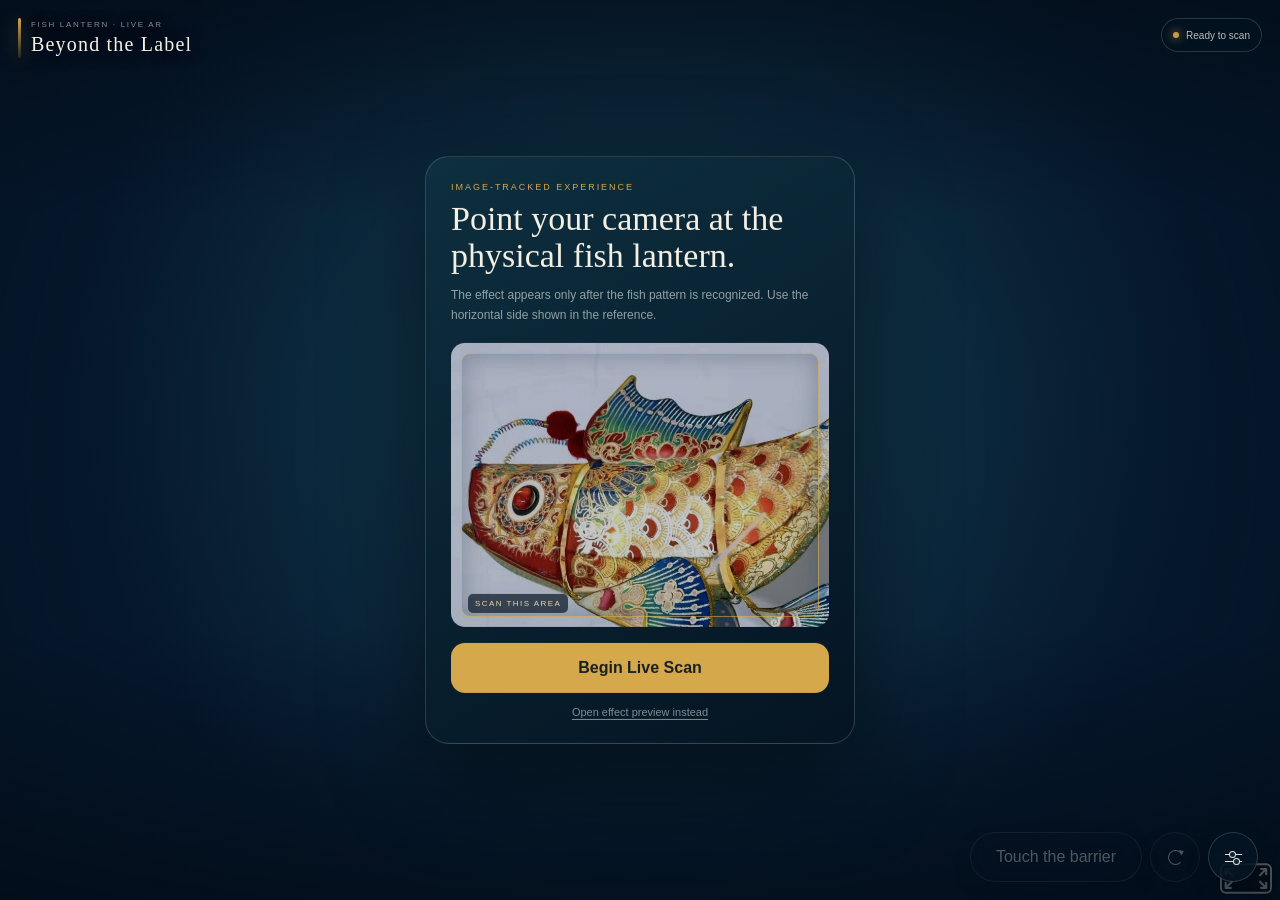
==== ar.html @ fbfebc13 "Publish Fish Lantern AR" ====
<!doctype html>
<html lang="en">
  <head>
    <meta charset="UTF-8" />
    <meta name="viewport" content="width=device-width, initial-scale=1, viewport-fit=cover, user-scalable=no" />
    <meta name="theme-color" content="#071b32" />
    <title>Fish Lantern AR · Live Scan</title>
    <link rel="stylesheet" href="./ar.css" />
    <script src="./vendor/aframe-1.6.0.min.js"></script>
    <script src="./vendor/mindar-image-aframe-1.2.5.prod.js"></script>
    <script src="./ar-components.js"></script>
  </head>
  <body data-phase="contained" data-tracking="idle" data-intensity="poetic">
    <main class="ar-shell">
      <a-scene
        id="arScene"
        mindar-image="imageTargetSrc: ./targets/fish-core.mind; autoStart: false; uiLoading: no; uiScanning: no; uiError: no; filterMinCF: 0.0001; filterBeta: 0.001; warmupTolerance: 5; missTolerance: 12"
        color-space="sRGB"
        renderer="colorManagement: true; physicallyCorrectLights: true; antialias: true; alpha: true; precision: mediump"
        vr-mode-ui="enabled: false"
        device-orientation-permission-ui="enabled: false"
        loading-screen="enabled: false"
        embedded
      >
        <a-assets timeout="20000">
          <img id="layerBacking" src="./assets/02a-body-backing-reconstructed.png" />
          <img id="layerBody" src="./assets/02-body-core.png" />
          <img id="layerTail" src="./assets/06-tail.png" />
          <img id="layerDorsal" src="./assets/03-dorsal-fin.png" />
          <img id="layerLower" src="./assets/05-lower-fin.png" />
          <img id="layerFront" src="./assets/04-front-fin.png" />
          <img id="layerHead" src="./assets/01-head-and-antennae.png" />
          <img id="layerEye" src="./assets/07-eye.png" />
          <img id="crackTexture" src="./assets/ar-cracks.svg" />
          <img id="stigmaTexture" src="./assets/ar-stigma-labels.svg" />
        </a-assets>

        <a-camera position="0 0 0" look-controls="enabled: false"></a-camera>

        <a-entity id="fishTarget" mindar-image-target="targetIndex: 0">
          <a-entity id="effectRoot" position="0.252 0.013 0.02">
            <a-entity id="swimGroup" fish-lantern-motion>
              <a-image src="#layerBacking" width="1.62" height="1.08" position="0 0 0.024" material="transparent: true; alphaTest: 0.01; shader: flat; side: double"></a-image>

              <a-entity id="tailPivot" position="0.332 0.016 0.028">
                <a-image src="#layerTail" width="1.62" height="1.08" position="-0.332 -0.016 0" material="transparent: true; alphaTest: 0.01; shader: flat; side: double"></a-image>
              </a-entity>

              <a-entity id="dorsalPivot" position="-0.073 0.049 0.031">
                <a-image src="#layerDorsal" width="1.62" height="1.08" position="0.073 -0.049 0" material="transparent: true; alphaTest: 0.01; shader: flat; side: double"></a-image>
              </a-entity>

              <a-image src="#layerBody" width="1.62" height="1.08" position="0 0 0.036" material="transparent: true; alphaTest: 0.01; shader: flat; side: double"></a-image>

              <a-entity id="lowerPivot" position="0.089 -0.259 0.042">
                <a-image src="#layerLower" width="1.62" height="1.08" position="-0.089 0.259 0" material="transparent: true; alphaTest: 0.01; shader: flat; side: double"></a-image>
              </a-entity>

              <a-entity id="frontPivot" position="-0.300 -0.200 0.046">
                <a-image src="#layerFront" width="1.62" height="1.08" position="0.300 0.200 0" material="transparent: true; alphaTest: 0.01; shader: flat; side: double"></a-image>
              </a-entity>

              <a-entity id="headPivot" position="-0.365 -0.070 0.050">
                <a-image src="#layerHead" width="1.62" height="1.08" position="0.365 0.070 0" material="transparent: true; alphaTest: 0.01; shader: flat; side: double"></a-image>
              </a-entity>

              <a-image id="eyeLayer" src="#layerEye" width="1.62" height="1.08" position="0 0 0.056" material="transparent: true; alphaTest: 0.01; shader: flat; side: double"></a-image>
            </a-entity>

            <a-entity id="fogGroup">
              <a-circle radius="0.22" position="-0.43 0.16 0.073" scale="1.8 0.8 1" material="color: #4f9aaa; transparent: true; opacity: 0.13; shader: flat; side: double" animation="property: position; from: -0.43 0.16 0.073; to: -0.30 0.21 0.073; dur: 4200; dir: alternate; loop: true; easing: easeInOutSine"></a-circle>
              <a-circle radius="0.25" position="0.06 0.22 0.074" scale="1.9 0.72 1" material="color: #2e7181; transparent: true; opacity: 0.16; shader: flat; side: double" animation="property: position; from: 0.06 0.22 0.074; to: 0.18 0.15 0.074; dur: 5100; dir: alternate; loop: true; easing: easeInOutSine"></a-circle>
              <a-circle radius="0.24" position="0.45 -0.08 0.075" scale="1.7 0.7 1" material="color: #5d9eaa; transparent: true; opacity: 0.13; shader: flat; side: double" animation="property: position; from: 0.45 -0.08 0.075; to: 0.31 -0.01 0.075; dur: 4600; dir: alternate; loop: true; easing: easeInOutSine"></a-circle>
              <a-circle radius="0.20" position="-0.12 -0.27 0.076" scale="2.1 0.65 1" material="color: #2e7181; transparent: true; opacity: 0.14; shader: flat; side: double" animation="property: position; from: -0.12 -0.27 0.076; to: 0.03 -0.21 0.076; dur: 3900; dir: alternate; loop: true; easing: easeInOutSine"></a-circle>
            </a-entity>

            <a-entity id="barrierGroup">
              <a-circle radius="0.64" position="0 0 0.087" scale="1.22 0.76 1" material="color: #79c0c9; transparent: true; opacity: 0.075; shader: flat; side: double"></a-circle>
              <a-ring radius-inner="0.632" radius-outer="0.64" position="0 0 0.089" scale="1.22 0.76 1" material="color: #a7dce1; transparent: true; opacity: 0.55; shader: flat; side: double"></a-ring>
              <a-image src="#stigmaTexture" width="1.56" height="1.04" position="0 0 0.096" material="transparent: true; alphaTest: 0.01; shader: flat; side: double"></a-image>
            </a-entity>

            <a-image id="crackLayer" src="#crackTexture" width="1.54" height="1.03" position="0 0 0.106" visible="false" material="transparent: true; alphaTest: 0.01; shader: flat; side: double"></a-image>
          </a-entity>
        </a-entity>
      </a-scene>

      <div class="ar-vignette" aria-hidden="true"></div>

      <header class="ar-topbar">
        <div class="ar-brand">
          <span></span>
          <div>
            <p>FISH LANTERN · LIVE AR</p>
            <h1>Beyond the Label</h1>
          </div>
        </div>
        <div class="tracking-status" id="trackingStatus"><i></i><span>Ready to scan</span></div>
      </header>

      <section class="scan-guide" id="scanGuide" aria-live="polite">
        <div class="scan-frame" aria-hidden="true">
          <span></span><span></span><span></span><span></span>
          <div class="scan-line"></div>
        </div>
        <p id="scanInstruction">Align the fish head and central body inside the frame.</p>
      </section>

      <section class="start-card" id="startCard">
        <p class="kicker">IMAGE-TRACKED EXPERIENCE</p>
        <h2>Point your camera at the physical fish lantern.</h2>
        <p>The effect appears only after the fish pattern is recognized. Use the horizontal side shown in the reference.</p>
        <div class="target-preview">
          <img src="./targets/fish-core-reference.jpg" alt="The head and central body area to scan" />
          <span>SCAN THIS AREA</span>
        </div>
        <button id="startScan" type="button">Begin Live Scan</button>
        <a href="./preview.html">Open effect preview instead</a>
      </section>

      <section class="interaction-copy" id="interactionCopy" aria-live="polite">
        <p id="chapter">01 · DEFINED</p>
        <h2 id="message">Labels make distance visible.</h2>
      </section>

      <section class="ar-final" id="finalMessage" aria-live="polite">
        <p>A DIAGNOSIS IS NOT A DEFINITION.</p>
        <h2>See the whole person.</h2>
        <span>BEYOND STIGMA · TOWARD UNDERSTANDING</span>
      </section>

      <footer class="ar-controls">
        <button id="barrierAction" class="primary-control" type="button" disabled>Touch the barrier</button>
        <button id="resetExperience" class="round-control" type="button" aria-label="Restart experience" disabled><span class="reset-symbol"></span></button>
        <button id="openCalibration" class="round-control" type="button" aria-label="Open calibration"><span class="adjust-symbol"></span></button>
      </footer>

      <aside class="calibration" id="calibration" hidden>
        <div class="calibration-head">
          <div><p>TWEAKS</p><h2>AR alignment</h2></div>
          <button id="closeCalibration" type="button" aria-label="Close alignment panel">×</button>
        </div>
        <label>Horizontal <output id="offsetXValue">0.252</output><input id="offsetX" type="range" min="-0.1" max="0.6" value="0.252" step="0.005" /></label>
        <label>Vertical <output id="offsetYValue">0.013</output><input id="offsetY" type="range" min="-0.35" max="0.35" value="0.013" step="0.005" /></label>
        <label>Scale <output id="scaleValue">1.00</output><input id="effectScale" type="range" min="0.65" max="1.35" value="1" step="0.01" /></label>
        <div class="intensity-row" role="group" aria-label="Effect intensity">
          <button type="button" data-intensity="restrained">Restrained</button>
          <button type="button" data-intensity="poetic" class="active">Poetic</button>
          <button type="button" data-intensity="intense">Intense</button>
        </div>
        <button id="resetCalibration" class="reset-calibration" type="button">Reset alignment</button>
      </aside>

      <section class="error-card" id="errorCard" hidden>
        <p>CAMERA UNAVAILABLE</p>
        <h2>Open this page over HTTPS and allow camera access.</h2>
        <button id="retryCamera" type="button">Retry Camera</button>
      </section>
    </main>
    <script src="./ar.js"></script>
  </body>
</html>
---- ar.css ----
:root {
  color-scheme: dark;
  --deep: #071b32;
  --cyan: #2e7181;
  --gold: #d6a84c;
  --ivory: #f5f0e4;
  --safe-top: max(18px, env(safe-area-inset-top));
  --safe-bottom: max(18px, env(safe-area-inset-bottom));
}

* { box-sizing: border-box; }
html, body { width: 100%; height: 100%; margin: 0; overflow: hidden; background: var(--deep); font-family: "Aptos", "Segoe UI", sans-serif; }
button, input { font: inherit; }
.ar-shell { position: relative; width: 100%; height: 100%; min-height: 560px; isolation: isolate; overflow: hidden; background: radial-gradient(circle at 50% 42%, #123b4b, var(--deep) 68%); }
a-scene { position: absolute !important; inset: 0; width: 100% !important; height: 100% !important; z-index: 1; }
.a-canvas { width: 100% !important; height: 100% !important; }
.ar-vignette { position: absolute; z-index: 2; inset: 0; pointer-events: none; background: radial-gradient(circle, transparent 44%, rgba(2,10,19,.42) 100%), linear-gradient(180deg, rgba(2,10,20,.5), transparent 24% 70%, rgba(2,10,20,.58)); }

.ar-topbar { position: absolute; z-index: 20; top: var(--safe-top); left: 18px; right: 18px; display: flex; align-items: flex-start; justify-content: space-between; gap: 12px; pointer-events: none; }
.ar-brand { display: flex; align-items: center; gap: 10px; text-shadow: 0 2px 16px rgba(0,0,0,.7); }
.ar-brand > span { width: 3px; height: 40px; border-radius: 4px; background: linear-gradient(var(--gold), rgba(214,168,76,.15)); box-shadow: 0 0 20px rgba(214,168,76,.48); }
.ar-brand p, .ar-brand h1 { margin: 0; }
.ar-brand p { color: rgba(245,240,228,.55); font-size: 8px; letter-spacing: .21em; }
.ar-brand h1 { margin-top: 4px; color: var(--ivory); font-family: Baskerville, Georgia, serif; font-size: 20px; font-weight: 500; letter-spacing: .06em; }
.tracking-status { display: flex; align-items: center; gap: 7px; min-height: 34px; padding: 0 11px; border: 1px solid rgba(230,240,238,.16); border-radius: 999px; background: rgba(4,20,34,.52); color: rgba(245,245,237,.75); font-size: 10px; backdrop-filter: blur(12px); }
.tracking-status i { width: 6px; height: 6px; border-radius: 50%; background: #c79a49; box-shadow: 0 0 10px #c79a49; }
body[data-tracking="found"] .tracking-status i { background: #7dc6b0; box-shadow: 0 0 12px #7dc6b0; }

.scan-guide { position: absolute; z-index: 10; inset: 0; display: grid; place-items: center; pointer-events: none; opacity: 0; transition: opacity .5s ease; }
.scan-guide.active { opacity: 1; }
.scan-frame { position: relative; width: min(78vw, 520px); aspect-ratio: 1.33; transition: opacity .5s ease, transform .6s ease; }
.scan-frame > span { position: absolute; width: 45px; height: 45px; border-color: rgba(219,239,238,.78); border-style: solid; filter: drop-shadow(0 2px 10px rgba(0,0,0,.7)); }
.scan-frame > span:nth-child(1) { top: 0; left: 0; border-width: 2px 0 0 2px; border-radius: 12px 0 0; }
.scan-frame > span:nth-child(2) { top: 0; right: 0; border-width: 2px 2px 0 0; border-radius: 0 12px 0 0; }
.scan-frame > span:nth-child(3) { bottom: 0; left: 0; border-width: 0 0 2px 2px; border-radius: 0 0 0 12px; }
.scan-frame > span:nth-child(4) { bottom: 0; right: 0; border-width: 0 2px 2px 0; border-radius: 0 0 12px; }
.scan-line { position: absolute; left: 8%; right: 8%; top: 10%; height: 1px; background: linear-gradient(90deg, transparent, rgba(118,207,208,.9), transparent); box-shadow: 0 0 14px rgba(118,207,208,.75); animation: scanLine 2.8s ease-in-out infinite; }
.scan-guide > p { position: absolute; left: 24px; right: 24px; bottom: calc(var(--safe-bottom) + 96px); margin: 0; color: rgba(245,240,228,.74); font-size: 12px; line-height: 1.5; letter-spacing: .04em; text-align: center; text-shadow: 0 2px 12px rgba(0,0,0,.8); }
.scan-guide.target-found .scan-frame { opacity: .12; transform: scale(.94); }
.scan-guide.target-found .scan-line { animation-play-state: paused; opacity: 0; }

.start-card, .error-card { position: absolute; z-index: 50; left: 50%; top: 50%; width: min(430px, calc(100% - 34px)); padding: 25px; transform: translate(-50%,-50%); border: 1px solid rgba(214,232,230,.18); border-radius: 24px; background: linear-gradient(150deg, rgba(14,48,63,.97), rgba(5,20,35,.97)); box-shadow: 0 30px 100px rgba(0,0,0,.48); backdrop-filter: blur(24px); transition: opacity .5s ease, transform .6s ease; }
.start-card.hidden { opacity: 0; pointer-events: none; transform: translate(-50%,-47%); }
.kicker, .error-card > p { margin: 0; color: var(--gold); font-size: 9px; letter-spacing: .22em; }
.start-card h2, .error-card h2 { margin: 9px 0 0; color: var(--ivory); font-family: Baskerville, Georgia, serif; font-size: clamp(25px, 7vw, 34px); font-weight: 500; line-height: 1.08; text-wrap: pretty; }
.start-card > p:not(.kicker) { margin: 12px 0 0; color: rgba(230,238,235,.62); font-size: 12px; line-height: 1.65; }
.target-preview { position: relative; margin-top: 17px; border-radius: 14px; overflow: hidden; aspect-ratio: 1.33; background: #0a1e30; }
.target-preview img { width: 100%; height: 100%; object-fit: cover; filter: saturate(.83) brightness(.78); }
.target-preview::after { content: ""; position: absolute; inset: 10px; border: 1px solid rgba(214,168,76,.62); border-radius: 9px; box-shadow: inset 0 0 25px rgba(7,27,50,.28); }
.target-preview span { position: absolute; left: 17px; bottom: 14px; z-index: 1; padding: 5px 7px; border-radius: 5px; background: rgba(4,18,31,.68); color: rgba(255,236,188,.88); font-size: 8px; letter-spacing: .18em; }
#startScan, #retryCamera { width: 100%; min-height: 50px; margin-top: 16px; border: 1px solid rgba(214,168,76,.5); border-radius: 14px; background: var(--gold); color: #182022; font-weight: 650; cursor: pointer; }
#startScan:disabled { opacity: .6; }
.start-card > a { display: block; margin-top: 13px; color: rgba(232,239,236,.55); font-size: 11px; text-align: center; text-underline-offset: 3px; }

.interaction-copy { position: absolute; z-index: 18; left: 24px; right: 24px; bottom: calc(var(--safe-bottom) + 94px); text-align: center; opacity: 0; transform: translateY(10px); transition: opacity .6s ease, transform .6s ease; pointer-events: none; }
.interaction-copy.visible { opacity: 1; transform: translateY(0); }
.interaction-copy.released { opacity: 0; transform: translateY(10px); }
.interaction-copy p, .interaction-copy h2 { margin: 0; text-shadow: 0 3px 18px rgba(0,0,0,.8); }
.interaction-copy p { color: var(--gold); font-size: 9px; letter-spacing: .22em; }
.interaction-copy h2 { margin-top: 6px; color: var(--ivory); font-family: Baskerville, Georgia, serif; font-size: clamp(21px, 5.5vw, 30px); font-weight: 500; }

.ar-final { position: absolute; z-index: 19; left: 25px; right: 25px; bottom: calc(var(--safe-bottom) + 104px); text-align: center; opacity: 0; transform: translateY(14px); transition: opacity 1s .55s ease, transform 1s .55s ease; pointer-events: none; }
.ar-final.visible { opacity: 1; transform: translateY(0); }
.ar-final p, .ar-final h2, .ar-final span { margin: 0; text-shadow: 0 4px 22px rgba(0,0,0,.78); }
.ar-final p { color: var(--gold); font-size: 9px; letter-spacing: .2em; }
.ar-final h2 { margin-top: 7px; color: #fff5d9; font-family: Baskerville, Georgia, serif; font-size: clamp(26px, 7vw, 38px); font-weight: 600; }
.ar-final span { display: block; margin-top: 9px; color: rgba(247,240,218,.64); font-size: 8px; letter-spacing: .2em; }

.ar-controls { position: absolute; z-index: 30; left: 50%; bottom: var(--safe-bottom); display: flex; align-items: center; gap: 8px; transform: translateX(-50%); }
.primary-control, .round-control { height: 50px; border: 1px solid rgba(226,238,235,.18); background: rgba(5,22,37,.66); color: rgba(250,246,233,.9); backdrop-filter: blur(16px); box-shadow: 0 8px 24px rgba(0,0,0,.2); cursor: pointer; }
.primary-control { min-width: 172px; padding: 0 21px; border-radius: 999px; }
.round-control { width: 50px; border-radius: 50%; display: grid; place-items: center; }
.primary-control:disabled, .round-control:disabled { opacity: .34; cursor: default; }
.primary-control:not(:disabled):active, .round-control:not(:disabled):active { transform: scale(.96); }
.reset-symbol { width: 15px; height: 15px; border: 1px solid currentColor; border-right-color: transparent; border-radius: 50%; position: relative; }
.reset-symbol::after { content:""; position:absolute; right:-2px; top:-2px; border-left:4px solid currentColor; border-top:3px solid transparent; border-bottom:3px solid transparent; transform:rotate(-18deg); }
.adjust-symbol { width: 17px; height: 13px; background: linear-gradient(currentColor,currentColor) 0 3px/17px 1px no-repeat, linear-gradient(currentColor,currentColor) 0 10px/17px 1px no-repeat; position: relative; }
.adjust-symbol::before, .adjust-symbol::after { content:""; position:absolute; width:5px; height:5px; border:1px solid currentColor; border-radius:50%; background:#0b2539; }
.adjust-symbol::before { left:4px; top:0; } .adjust-symbol::after { right:2px; top:7px; }

.calibration { position: absolute; z-index: 45; right: 14px; bottom: calc(var(--safe-bottom) + 66px); width: min(350px, calc(100% - 28px)); padding: 18px; border: 1px solid rgba(217,233,230,.17); border-radius: 20px; background: rgba(5,20,34,.92); backdrop-filter: blur(24px); box-shadow: 0 22px 70px rgba(0,0,0,.42); }
.calibration-head { display:flex; align-items:flex-start; justify-content:space-between; }
.calibration-head p, .calibration-head h2 { margin:0; }
.calibration-head p { color:rgba(227,238,235,.45); font-size:8px; letter-spacing:.22em; }
.calibration-head h2 { margin-top:4px; color:var(--ivory); font-family:Baskerville,Georgia,serif; font-size:21px; font-weight:500; }
.calibration-head button { width:36px; height:36px; border:0; border-radius:50%; background:rgba(255,255,255,.07); color:rgba(255,255,255,.72); font-size:22px; cursor:pointer; }
.calibration label { display:grid; grid-template-columns:1fr auto; gap:6px 12px; margin-top:15px; color:rgba(239,243,237,.72); font-size:11px; }
.calibration output { color:var(--gold); font-variant-numeric:tabular-nums; }
.calibration input { grid-column:1/-1; width:100%; accent-color:var(--gold); }
.intensity-row { display:grid; grid-template-columns:repeat(3,1fr); gap:6px; margin-top:16px; }
.intensity-row button, .reset-calibration { min-height:42px; border:1px solid rgba(255,255,255,.1); border-radius:11px; background:rgba(255,255,255,.04); color:rgba(255,255,255,.58); font-size:10px; cursor:pointer; }
.intensity-row button.active { border-color:rgba(214,168,76,.52); background:rgba(214,168,76,.13); color:#ffe3a4; }
.reset-calibration { width:100%; margin-top:8px; }
.error-card h2 { font-size:27px; }

@keyframes scanLine { 0%,100% { top:10%; opacity:.25; } 50% { top:90%; opacity:1; } }
@media (min-width: 800px) { .scan-frame { width:min(56vw,580px); } .ar-controls { left:auto; right:22px; transform:none; } }
@media (prefers-reduced-motion: reduce) { *,*::before,*::after { animation-duration:.01ms !important; animation-iteration-count:1 !important; } }
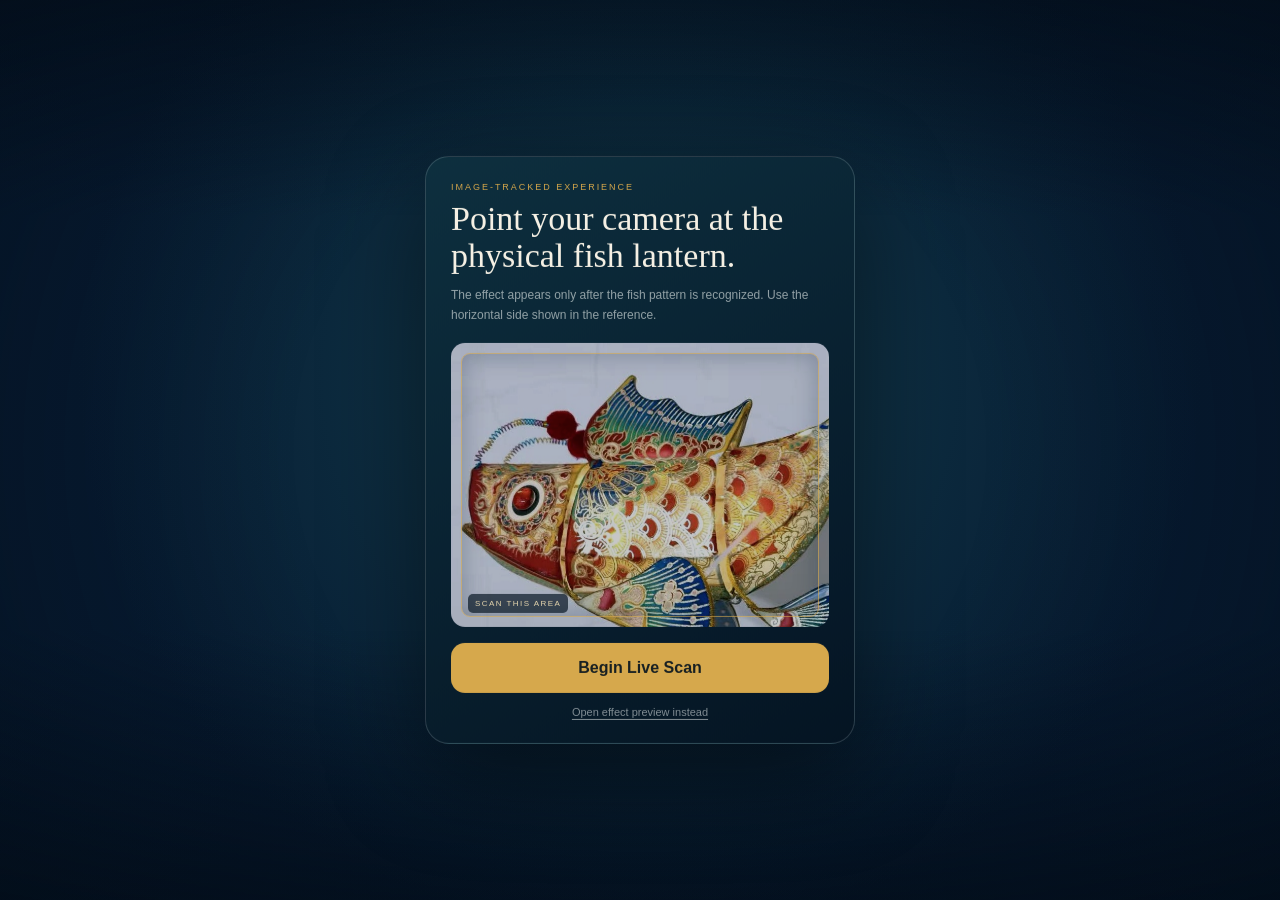
==== commit 5e54b82c: "Fix mobile AR text overlap and safe areas" ====
--- a/ar.html
+++ b/ar.html
@@ -10,7 +10,7 @@
     <script src="./vendor/mindar-image-aframe-1.2.5.prod.js"></script>
     <script src="./ar-components.js"></script>
   </head>
-  <body data-phase="contained" data-tracking="idle" data-intensity="poetic">
+  <body data-phase="contained" data-tracking="idle" data-intensity="poetic" data-started="false" data-calibration-open="false">
     <main class="ar-shell">
       <a-scene
         id="arScene"
--- a/ar.css
+++ b/ar.css
@@ -6,23 +6,27 @@
   --ivory: #f5f0e4;
   --safe-top: max(18px, env(safe-area-inset-top));
   --safe-bottom: max(18px, env(safe-area-inset-bottom));
+  --safe-left: max(16px, env(safe-area-inset-left));
+  --safe-right: max(16px, env(safe-area-inset-right));
 }
 
 * { box-sizing: border-box; }
 html, body { width: 100%; height: 100%; margin: 0; overflow: hidden; background: var(--deep); font-family: "Aptos", "Segoe UI", sans-serif; }
 button, input { font: inherit; }
-.ar-shell { position: relative; width: 100%; height: 100%; min-height: 560px; isolation: isolate; overflow: hidden; background: radial-gradient(circle at 50% 42%, #123b4b, var(--deep) 68%); }
+.ar-shell { position: relative; width: 100%; height: 100%; min-height: 0; isolation: isolate; overflow: hidden; background: radial-gradient(circle at 50% 42%, #123b4b, var(--deep) 68%); }
+@supports (height: 100dvh) { html, body, .ar-shell { height: 100dvh; } }
 a-scene { position: absolute !important; inset: 0; width: 100% !important; height: 100% !important; z-index: 1; }
 .a-canvas { width: 100% !important; height: 100% !important; }
+.a-enter-vr { display: none !important; }
 .ar-vignette { position: absolute; z-index: 2; inset: 0; pointer-events: none; background: radial-gradient(circle, transparent 44%, rgba(2,10,19,.42) 100%), linear-gradient(180deg, rgba(2,10,20,.5), transparent 24% 70%, rgba(2,10,20,.58)); }
 
-.ar-topbar { position: absolute; z-index: 20; top: var(--safe-top); left: 18px; right: 18px; display: flex; align-items: flex-start; justify-content: space-between; gap: 12px; pointer-events: none; }
+.ar-topbar { position: absolute; z-index: 20; top: var(--safe-top); left: var(--safe-left); right: var(--safe-right); display: flex; align-items: flex-start; justify-content: space-between; gap: 12px; pointer-events: none; transition: opacity .35s ease, visibility .35s ease; }
 .ar-brand { display: flex; align-items: center; gap: 10px; text-shadow: 0 2px 16px rgba(0,0,0,.7); }
 .ar-brand > span { width: 3px; height: 40px; border-radius: 4px; background: linear-gradient(var(--gold), rgba(214,168,76,.15)); box-shadow: 0 0 20px rgba(214,168,76,.48); }
 .ar-brand p, .ar-brand h1 { margin: 0; }
 .ar-brand p { color: rgba(245,240,228,.55); font-size: 8px; letter-spacing: .21em; }
 .ar-brand h1 { margin-top: 4px; color: var(--ivory); font-family: Baskerville, Georgia, serif; font-size: 20px; font-weight: 500; letter-spacing: .06em; }
-.tracking-status { display: flex; align-items: center; gap: 7px; min-height: 34px; padding: 0 11px; border: 1px solid rgba(230,240,238,.16); border-radius: 999px; background: rgba(4,20,34,.52); color: rgba(245,245,237,.75); font-size: 10px; backdrop-filter: blur(12px); }
+.tracking-status { flex: 0 0 auto; display: flex; align-items: center; gap: 7px; min-height: 34px; padding: 0 11px; border: 1px solid rgba(230,240,238,.16); border-radius: 999px; background: rgba(4,20,34,.52); color: rgba(245,245,237,.75); font-size: 10px; white-space: nowrap; backdrop-filter: blur(12px); }
 .tracking-status i { width: 6px; height: 6px; border-radius: 50%; background: #c79a49; box-shadow: 0 0 10px #c79a49; }
 body[data-tracking="found"] .tracking-status i { background: #7dc6b0; box-shadow: 0 0 12px #7dc6b0; }
 
@@ -35,11 +39,12 @@
 .scan-frame > span:nth-child(3) { bottom: 0; left: 0; border-width: 0 0 2px 2px; border-radius: 0 0 0 12px; }
 .scan-frame > span:nth-child(4) { bottom: 0; right: 0; border-width: 0 2px 2px 0; border-radius: 0 0 12px; }
 .scan-line { position: absolute; left: 8%; right: 8%; top: 10%; height: 1px; background: linear-gradient(90deg, transparent, rgba(118,207,208,.9), transparent); box-shadow: 0 0 14px rgba(118,207,208,.75); animation: scanLine 2.8s ease-in-out infinite; }
-.scan-guide > p { position: absolute; left: 24px; right: 24px; bottom: calc(var(--safe-bottom) + 96px); margin: 0; color: rgba(245,240,228,.74); font-size: 12px; line-height: 1.5; letter-spacing: .04em; text-align: center; text-shadow: 0 2px 12px rgba(0,0,0,.8); }
+.scan-guide > p { position: absolute; left: 24px; right: 24px; bottom: calc(var(--safe-bottom) + 96px); margin: 0; color: rgba(245,240,228,.74); font-size: 12px; line-height: 1.5; letter-spacing: .04em; text-align: center; text-wrap: pretty; text-shadow: 0 2px 12px rgba(0,0,0,.8); transition: opacity .28s ease, transform .28s ease; }
 .scan-guide.target-found .scan-frame { opacity: .12; transform: scale(.94); }
 .scan-guide.target-found .scan-line { animation-play-state: paused; opacity: 0; }
+.scan-guide.target-found > p { opacity: 0; visibility: hidden; transform: translateY(6px); }
 
-.start-card, .error-card { position: absolute; z-index: 50; left: 50%; top: 50%; width: min(430px, calc(100% - 34px)); padding: 25px; transform: translate(-50%,-50%); border: 1px solid rgba(214,232,230,.18); border-radius: 24px; background: linear-gradient(150deg, rgba(14,48,63,.97), rgba(5,20,35,.97)); box-shadow: 0 30px 100px rgba(0,0,0,.48); backdrop-filter: blur(24px); transition: opacity .5s ease, transform .6s ease; }
+.start-card, .error-card { position: absolute; z-index: 50; left: 50%; top: 50%; width: min(430px, calc(100% - 34px)); max-height: calc(100% - var(--safe-top) - var(--safe-bottom) - 16px); padding: 25px; overflow-y: auto; overscroll-behavior: contain; -webkit-overflow-scrolling: touch; transform: translate(-50%,-50%); border: 1px solid rgba(214,232,230,.18); border-radius: 24px; background: linear-gradient(150deg, rgba(14,48,63,.97), rgba(5,20,35,.97)); box-shadow: 0 30px 100px rgba(0,0,0,.48); backdrop-filter: blur(24px); transition: opacity .5s ease, transform .6s ease; }
 .start-card.hidden { opacity: 0; pointer-events: none; transform: translate(-50%,-47%); }
 .kicker, .error-card > p { margin: 0; color: var(--gold); font-size: 9px; letter-spacing: .22em; }
 .start-card h2, .error-card h2 { margin: 9px 0 0; color: var(--ivory); font-family: Baskerville, Georgia, serif; font-size: clamp(25px, 7vw, 34px); font-weight: 500; line-height: 1.08; text-wrap: pretty; }
@@ -57,16 +62,16 @@
 .interaction-copy.released { opacity: 0; transform: translateY(10px); }
 .interaction-copy p, .interaction-copy h2 { margin: 0; text-shadow: 0 3px 18px rgba(0,0,0,.8); }
 .interaction-copy p { color: var(--gold); font-size: 9px; letter-spacing: .22em; }
-.interaction-copy h2 { margin-top: 6px; color: var(--ivory); font-family: Baskerville, Georgia, serif; font-size: clamp(21px, 5.5vw, 30px); font-weight: 500; }
+.interaction-copy h2 { margin-top: 6px; color: var(--ivory); font-family: Baskerville, Georgia, serif; font-size: clamp(21px, 5.5vw, 30px); font-weight: 500; line-height: 1.12; text-wrap: balance; }
 
 .ar-final { position: absolute; z-index: 19; left: 25px; right: 25px; bottom: calc(var(--safe-bottom) + 104px); text-align: center; opacity: 0; transform: translateY(14px); transition: opacity 1s .55s ease, transform 1s .55s ease; pointer-events: none; }
 .ar-final.visible { opacity: 1; transform: translateY(0); }
 .ar-final p, .ar-final h2, .ar-final span { margin: 0; text-shadow: 0 4px 22px rgba(0,0,0,.78); }
 .ar-final p { color: var(--gold); font-size: 9px; letter-spacing: .2em; }
-.ar-final h2 { margin-top: 7px; color: #fff5d9; font-family: Baskerville, Georgia, serif; font-size: clamp(26px, 7vw, 38px); font-weight: 600; }
-.ar-final span { display: block; margin-top: 9px; color: rgba(247,240,218,.64); font-size: 8px; letter-spacing: .2em; }
+.ar-final h2 { margin-top: 7px; color: #fff5d9; font-family: Baskerville, Georgia, serif; font-size: clamp(26px, 7vw, 38px); font-weight: 600; line-height: 1.08; text-wrap: balance; }
+.ar-final span { display: block; margin-top: 9px; color: rgba(247,240,218,.64); font-size: 8px; line-height: 1.45; letter-spacing: .2em; text-wrap: balance; }
 
-.ar-controls { position: absolute; z-index: 30; left: 50%; bottom: var(--safe-bottom); display: flex; align-items: center; gap: 8px; transform: translateX(-50%); }
+.ar-controls { position: absolute; z-index: 30; left: 50%; bottom: var(--safe-bottom); display: flex; align-items: center; gap: 8px; max-width: calc(100% - var(--safe-left) - var(--safe-right)); transform: translateX(-50%); transition: opacity .35s ease, visibility .35s ease; }
 .primary-control, .round-control { height: 50px; border: 1px solid rgba(226,238,235,.18); background: rgba(5,22,37,.66); color: rgba(250,246,233,.9); backdrop-filter: blur(16px); box-shadow: 0 8px 24px rgba(0,0,0,.2); cursor: pointer; }
 .primary-control { min-width: 172px; padding: 0 21px; border-radius: 999px; }
 .round-control { width: 50px; border-radius: 50%; display: grid; place-items: center; }
@@ -78,7 +83,7 @@
 .adjust-symbol::before, .adjust-symbol::after { content:""; position:absolute; width:5px; height:5px; border:1px solid currentColor; border-radius:50%; background:#0b2539; }
 .adjust-symbol::before { left:4px; top:0; } .adjust-symbol::after { right:2px; top:7px; }
 
-.calibration { position: absolute; z-index: 45; right: 14px; bottom: calc(var(--safe-bottom) + 66px); width: min(350px, calc(100% - 28px)); padding: 18px; border: 1px solid rgba(217,233,230,.17); border-radius: 20px; background: rgba(5,20,34,.92); backdrop-filter: blur(24px); box-shadow: 0 22px 70px rgba(0,0,0,.42); }
+.calibration { position: absolute; z-index: 45; right: var(--safe-right); bottom: calc(var(--safe-bottom) + 66px); width: min(350px, calc(100% - var(--safe-left) - var(--safe-right))); max-height: calc(100% - var(--safe-top) - var(--safe-bottom) - 84px); padding: 18px; overflow-y: auto; overscroll-behavior: contain; -webkit-overflow-scrolling: touch; border: 1px solid rgba(217,233,230,.17); border-radius: 20px; background: rgba(5,20,34,.92); backdrop-filter: blur(24px); box-shadow: 0 22px 70px rgba(0,0,0,.42); }
 .calibration-head { display:flex; align-items:flex-start; justify-content:space-between; }
 .calibration-head p, .calibration-head h2 { margin:0; }
 .calibration-head p { color:rgba(227,238,235,.45); font-size:8px; letter-spacing:.22em; }
@@ -93,6 +98,29 @@
 .reset-calibration { width:100%; margin-top:8px; }
 .error-card h2 { font-size:27px; }
 
+body[data-started="false"] .ar-topbar,
+body[data-started="false"] .ar-controls { opacity: 0; visibility: hidden; pointer-events: none; }
+body[data-calibration-open="true"] .scan-guide > p,
+body[data-calibration-open="true"] .interaction-copy,
+body[data-calibration-open="true"] .ar-final { opacity: 0; visibility: hidden; }
+
 @keyframes scanLine { 0%,100% { top:10%; opacity:.25; } 50% { top:90%; opacity:1; } }
+@media (max-width: 359px) {
+  .ar-topbar { gap: 8px; }
+  .ar-brand { gap: 8px; }
+  .ar-brand > span { height: 34px; }
+  .ar-brand p { font-size: 7px; letter-spacing: .16em; }
+  .ar-brand h1 { font-size: 18px; line-height: 1.04; letter-spacing: .035em; }
+  .tracking-status { min-height: 32px; padding: 0 9px; font-size: 9px; }
+  .primary-control { min-width: 0; width: min(172px, calc(100vw - 148px)); padding: 0 14px; }
+}
+@media (max-height: 650px) {
+  .start-card { padding: 20px; }
+  .start-card h2 { font-size: clamp(24px, 7vw, 30px); }
+  .start-card > p:not(.kicker) { margin-top: 9px; line-height: 1.5; }
+  .target-preview { margin-top: 12px; max-height: 176px; }
+  #startScan { min-height: 46px; margin-top: 12px; }
+  .start-card > a { margin-top: 10px; }
+}
 @media (min-width: 800px) { .scan-frame { width:min(56vw,580px); } .ar-controls { left:auto; right:22px; transform:none; } }
 @media (prefers-reduced-motion: reduce) { *,*::before,*::after { animation-duration:.01ms !important; animation-iteration-count:1 !important; } }
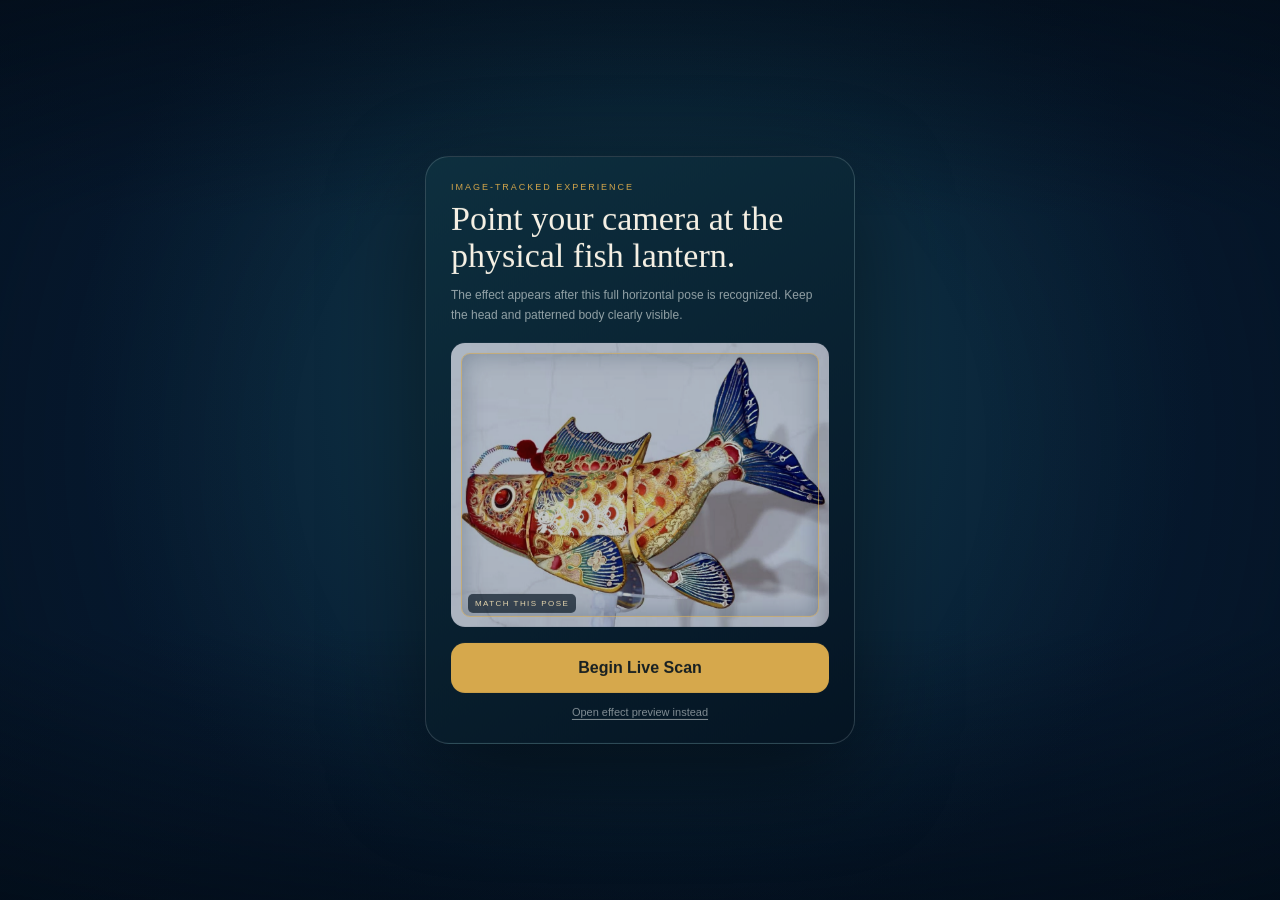
==== commit fe6407f8: "Update AR page for horizontal fish-lantern scan" ====
--- a/ar.html
+++ b/ar.html
@@ -103,16 +103,16 @@
           <span></span><span></span><span></span><span></span>
           <div class="scan-line"></div>
         </div>
-        <p id="scanInstruction">Align the fish head and central body inside the frame.</p>
+        <p id="scanInstruction">Fill the frame with the horizontal fish. Keep its head and patterned body visible.</p>
       </section>
 
       <section class="start-card" id="startCard">
         <p class="kicker">IMAGE-TRACKED EXPERIENCE</p>
         <h2>Point your camera at the physical fish lantern.</h2>
-        <p>The effect appears only after the fish pattern is recognized. Use the horizontal side shown in the reference.</p>
+        <p>The effect appears after this full horizontal pose is recognized. Keep the head and patterned body clearly visible.</p>
         <div class="target-preview">
-          <img src="./targets/fish-core-reference.jpg" alt="The head and central body area to scan" />
-          <span>SCAN THIS AREA</span>
+          <img src="./targets/fish-full-reference.jpg" alt="The complete horizontal fish-lantern pose to scan" />
+          <span>MATCH THIS POSE</span>
         </div>
         <button id="startScan" type="button">Begin Live Scan</button>
         <a href="./preview.html">Open effect preview instead</a>
